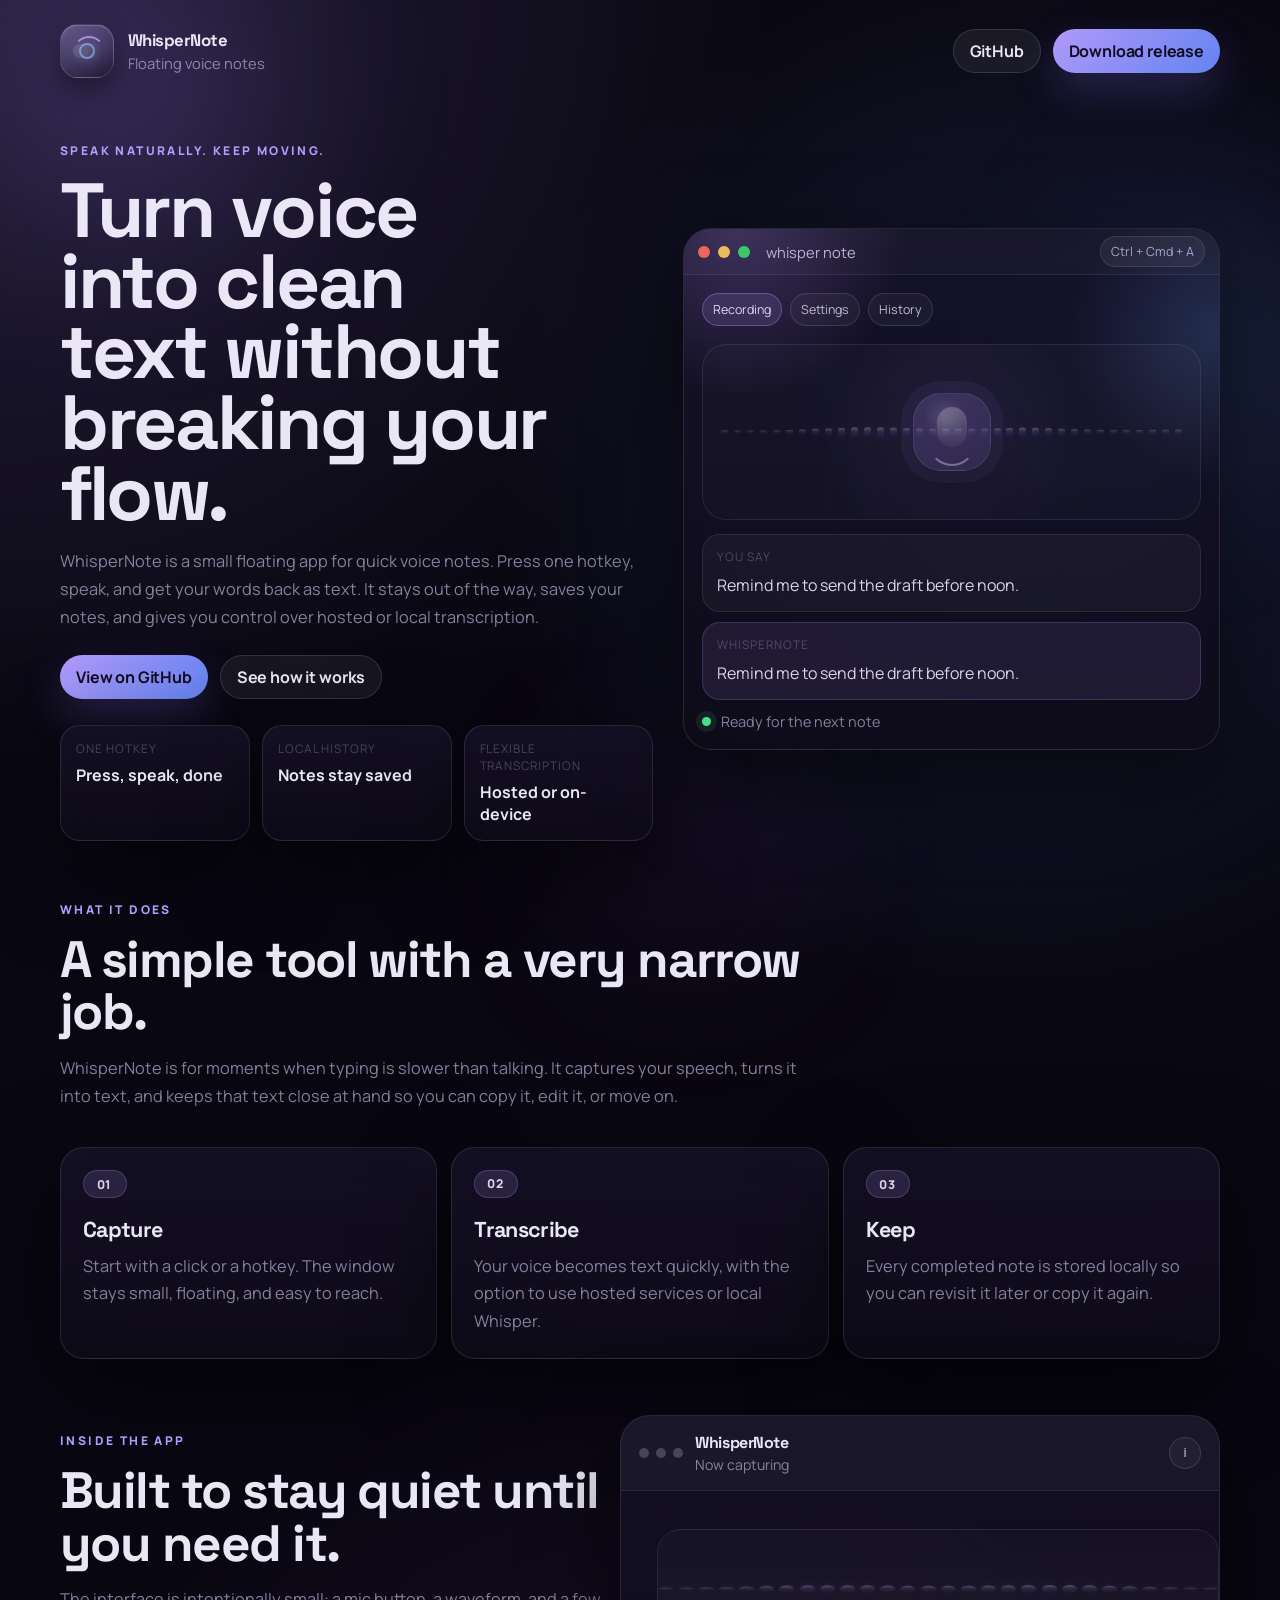
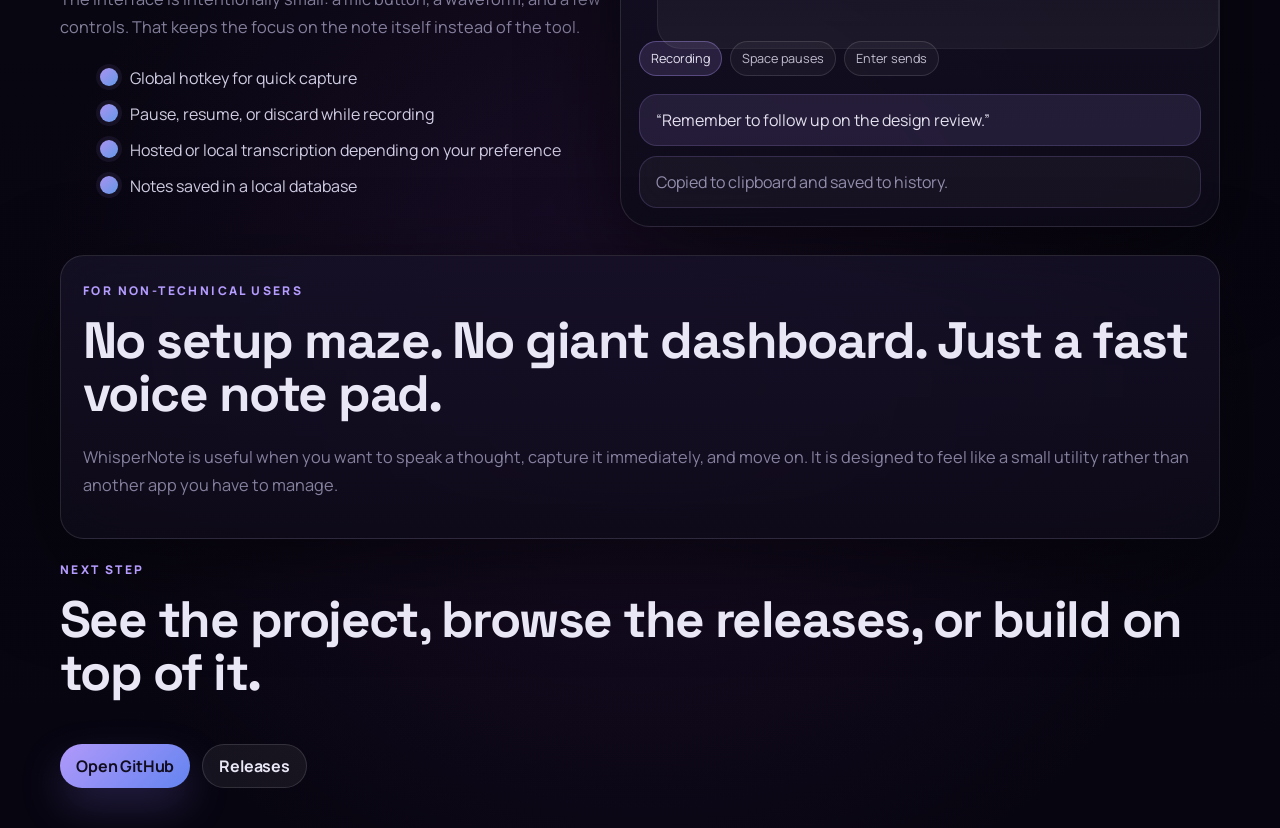
==== website/index.html @ c548cb60 "Add WhisperNote landing page" ====
<!DOCTYPE html>
<html lang="en">
<head>
  <meta charset="UTF-8" />
  <meta name="viewport" content="width=device-width, initial-scale=1.0" />
  <meta name="description" content="WhisperNote is a floating voice note app that turns speech into text quickly and keeps it out of your way." />
  <title>WhisperNote</title>
  <link rel="preconnect" href="https://fonts.googleapis.com" />
  <link rel="preconnect" href="https://fonts.gstatic.com" crossorigin />
  <link href="https://fonts.googleapis.com/css2?family=Manrope:wght@400;500;600;700;800&family=Space+Grotesk:wght@500;700&display=swap" rel="stylesheet" />
  <link rel="stylesheet" href="style.css" />
</head>
<body>
  <div class="ambient ambient-a"></div>
  <div class="ambient ambient-b"></div>
  <div class="ambient ambient-c"></div>

  <header class="site-nav">
    <a class="brand" href="#top" aria-label="WhisperNote home">
      <span class="brand-mark" aria-hidden="true">
        <span class="brand-wave"></span>
      </span>
      <span class="brand-copy">
        <strong>WhisperNote</strong>
        <span>Floating voice notes</span>
      </span>
    </a>

    <nav class="nav-actions" aria-label="Primary">
      <a class="ghost-btn" href="https://github.com/7ucid7ibra/whisper-note" target="_blank" rel="noreferrer">GitHub</a>
      <a class="primary-btn" href="https://github.com/7ucid7ibra/whisper-note/releases" target="_blank" rel="noreferrer">Download release</a>
    </nav>
  </header>

  <main id="top">
    <section class="hero section reveal">
      <div class="hero-copy">
        <span class="eyebrow">Speak naturally. Keep moving.</span>
        <h1>Turn voice into clean text without breaking your flow.</h1>
        <p class="lead">
          WhisperNote is a small floating app for quick voice notes. Press one hotkey,
          speak, and get your words back as text. It stays out of the way, saves your notes,
          and gives you control over hosted or local transcription.
        </p>

        <div class="cta-row">
          <a class="primary-btn" href="https://github.com/7ucid7ibra/whisper-note" target="_blank" rel="noreferrer">View on GitHub</a>
          <a class="ghost-btn" href="#how-it-works">See how it works</a>
        </div>

        <div class="stat-row" aria-label="Highlights">
          <div class="stat-card">
            <span class="stat-label">One hotkey</span>
            <strong>Press, speak, done</strong>
          </div>
          <div class="stat-card">
            <span class="stat-label">Local history</span>
            <strong>Notes stay saved</strong>
          </div>
          <div class="stat-card">
            <span class="stat-label">Flexible transcription</span>
            <strong>Hosted or on-device</strong>
          </div>
        </div>
      </div>

      <div class="hero-visual">
        <div class="mock-window">
          <div class="mock-titlebar">
            <span class="traffic red"></span>
            <span class="traffic yellow"></span>
            <span class="traffic green"></span>
            <span class="mock-title">whisper note</span>
            <span class="mock-pill">Ctrl + Cmd + A</span>
          </div>

          <div class="mock-body">
            <div class="mock-toprow">
              <div class="mini-chip active">Recording</div>
              <div class="mini-chip">Settings</div>
              <div class="mini-chip">History</div>
            </div>

            <div class="mock-wave-shell" aria-label="Animated waveform preview">
              <div class="waveform waveform-hero" data-wave="hero"></div>
              <div class="wave-center">
                <span class="wave-core"></span>
              </div>
            </div>

            <div class="mock-transcripts">
              <article class="mock-bubble user">
                <span class="bubble-label">You say</span>
                <p>Remind me to send the draft before noon.</p>
              </article>
              <article class="mock-bubble note">
                <span class="bubble-label">WhisperNote</span>
                <p>Remind me to send the draft before noon.</p>
              </article>
            </div>

            <div class="mock-footer">
              <span class="status-dot"></span>
              <span>Ready for the next note</span>
            </div>
          </div>
        </div>
      </div>
    </section>

    <section class="section section-grid reveal" id="how-it-works">
      <div class="section-head">
        <span class="eyebrow">What it does</span>
        <h2>A simple tool with a very narrow job.</h2>
        <p>
          WhisperNote is for moments when typing is slower than talking. It captures your speech,
          turns it into text, and keeps that text close at hand so you can copy it, edit it, or move on.
        </p>
      </div>

      <div class="feature-grid">
        <article class="feature-card">
          <span class="feature-index">01</span>
          <h3>Capture</h3>
          <p>Start with a click or a hotkey. The window stays small, floating, and easy to reach.</p>
        </article>
        <article class="feature-card">
          <span class="feature-index">02</span>
          <h3>Transcribe</h3>
          <p>Your voice becomes text quickly, with the option to use hosted services or local Whisper.</p>
        </article>
        <article class="feature-card">
          <span class="feature-index">03</span>
          <h3>Keep</h3>
          <p>Every completed note is stored locally so you can revisit it later or copy it again.</p>
        </article>
      </div>
    </section>

    <section class="section split-section reveal">
      <div class="split-copy">
        <span class="eyebrow">Inside the app</span>
        <h2>Built to stay quiet until you need it.</h2>
        <p>
          The interface is intentionally small: a mic button, a waveform, and a few controls.
          That keeps the focus on the note itself instead of the tool.
        </p>
        <ul class="check-list">
          <li>Global hotkey for quick capture</li>
          <li>Pause, resume, or discard while recording</li>
          <li>Hosted or local transcription depending on your preference</li>
          <li>Notes saved in a local database</li>
        </ul>
      </div>

      <div class="app-mockup">
        <div class="app-shell">
          <div class="app-header">
            <div class="window-dots">
              <span></span><span></span><span></span>
            </div>
            <div class="app-header-copy">
              <strong>WhisperNote</strong>
              <span>Now capturing</span>
            </div>
            <button class="mock-info" type="button">i</button>
          </div>

          <div class="app-wavebox">
            <div class="waveform waveform-app" data-wave="app"></div>
            <div class="wave-copy">
              <span class="wave-badge live">Recording</span>
              <span class="wave-badge">Space pauses</span>
              <span class="wave-badge">Enter sends</span>
            </div>
          </div>

          <div class="app-notes">
            <div class="note-line">“Remember to follow up on the design review.”</div>
            <div class="note-line muted">Copied to clipboard and saved to history.</div>
          </div>
        </div>
      </div>
    </section>

    <section class="section callout reveal">
      <div>
        <span class="eyebrow">For non-technical users</span>
        <h2>No setup maze. No giant dashboard. Just a fast voice note pad.</h2>
      </div>
      <p>
        WhisperNote is useful when you want to speak a thought, capture it immediately, and move on.
        It is designed to feel like a small utility rather than another app you have to manage.
      </p>
    </section>
  </main>

  <footer class="footer section reveal">
    <div>
      <span class="eyebrow">Next step</span>
      <h2>See the project, browse the releases, or build on top of it.</h2>
    </div>
    <div class="cta-row footer-cta">
      <a class="primary-btn" href="https://github.com/7ucid7ibra/whisper-note" target="_blank" rel="noreferrer">Open GitHub</a>
      <a class="ghost-btn" href="https://github.com/7ucid7ibra/whisper-note/releases" target="_blank" rel="noreferrer">Releases</a>
    </div>
  </footer>

  <script src="script.js"></script>
</body>
</html>
---- website/style.css ----
:root {
  --bg: #070510;
  --bg-2: #0d0a18;
  --panel: rgba(18, 14, 34, 0.76);
  --panel-strong: rgba(19, 15, 35, 0.90);
  --panel-border: rgba(255, 255, 255, 0.11);
  --text: rgba(242, 239, 255, 0.96);
  --muted: rgba(190, 184, 220, 0.68);
  --faint: rgba(162, 156, 200, 0.38);
  --accent: #b59cff;
  --accent-2: #8bc4ff;
  --accent-3: #7c5cff;
  --glow: rgba(167, 139, 250, 0.24);
  --shadow: 0 30px 90px rgba(0, 0, 0, 0.55);
}

* { box-sizing: border-box; }
html {
  scroll-behavior: smooth;
  background: var(--bg);
}
body {
  margin: 0;
  color: var(--text);
  background:
    radial-gradient(circle at top left, rgba(167, 139, 250, 0.18), transparent 28%),
    radial-gradient(circle at 80% 20%, rgba(99, 149, 255, 0.16), transparent 24%),
    radial-gradient(circle at 50% 80%, rgba(197, 89, 255, 0.10), transparent 30%),
    linear-gradient(180deg, #0a0813 0%, #070510 100%);
  font-family: "Manrope", "SF Pro Text", "Segoe UI", sans-serif;
  overflow-x: hidden;
}

a {
  color: inherit;
  text-decoration: none;
}
button,
a {
  -webkit-tap-highlight-color: transparent;
}

.ambient {
  position: fixed;
  border-radius: 50%;
  filter: blur(90px);
  pointer-events: none;
  z-index: 0;
  animation: drift 24s ease-in-out infinite alternate;
}
.ambient-a {
  top: -120px; left: -80px;
  width: 420px; height: 420px;
  background: radial-gradient(circle, rgba(165, 120, 255, 0.30), transparent 62%);
}
.ambient-b {
  right: -110px; top: 18%;
  width: 360px; height: 360px;
  background: radial-gradient(circle, rgba(92, 162, 255, 0.22), transparent 62%);
  animation-delay: -10s;
}
.ambient-c {
  left: 42%; bottom: -100px;
  width: 300px; height: 300px;
  background: radial-gradient(circle, rgba(203, 88, 255, 0.16), transparent 62%);
  animation-delay: -18s;
}
@keyframes drift {
  from { transform: translate3d(0, 0, 0) scale(1); }
  to   { transform: translate3d(30px, 24px, 0) scale(1.12); }
}

.site-nav,
.section,
.footer {
  position: relative;
  z-index: 1;
  width: min(1160px, calc(100vw - 32px));
  margin: 0 auto;
}

.site-nav {
  display: flex;
  align-items: center;
  justify-content: space-between;
  padding: 24px 0;
}
.brand {
  display: inline-flex;
  align-items: center;
  gap: 14px;
}
.brand-mark {
  width: 54px;
  height: 54px;
  border-radius: 18px;
  background:
    linear-gradient(145deg, rgba(255,255,255,0.18), rgba(255,255,255,0.03)),
    linear-gradient(160deg, rgba(69, 54, 117, 0.92), rgba(22, 18, 43, 0.96));
  border: 1px solid rgba(255,255,255,0.12);
  box-shadow: inset 0 1px 0 rgba(255,255,255,0.16), 0 12px 24px rgba(0,0,0,0.35);
  display: grid;
  place-items: center;
  position: relative;
}
.brand-mark::after {
  content: "";
  position: absolute;
  inset: 8px;
  border-radius: 14px;
  background: radial-gradient(circle at 50% 50%, rgba(183, 157, 255, 0.10), transparent 60%);
}
.brand-wave {
  width: 28px;
  height: 14px;
  border-radius: 999px;
  position: relative;
  background: linear-gradient(90deg, rgba(255,255,255,0.16), rgba(255,255,255,0.04));
  box-shadow: 0 0 20px rgba(167, 139, 250, 0.30);
}
.brand-wave::before,
.brand-wave::after {
  content: "";
  position: absolute;
  left: 0;
  right: 0;
  margin: auto;
  border-radius: 999px;
}
.brand-wave::before {
  top: -8px;
  width: 100%;
  height: 28px;
  border: 2px solid rgba(196, 174, 255, 0.72);
  border-left-color: transparent;
  border-right-color: transparent;
  border-bottom-color: transparent;
}
.brand-wave::after {
  bottom: -1px;
  width: 12px;
  height: 12px;
  border: 2px solid rgba(134, 190, 255, 0.72);
  border-radius: 50%;
  opacity: 0.9;
}
.brand-copy {
  display: flex;
  flex-direction: column;
  gap: 2px;
}
.brand-copy strong,
.hero h1,
.section h2,
.footer h2,
.feature-card h3,
.app-header-copy strong {
  font-family: "Space Grotesk", "Manrope", sans-serif;
  letter-spacing: -0.03em;
}
.brand-copy strong {
  font-size: 1.05rem;
}
.brand-copy span {
  color: var(--muted);
  font-size: 0.92rem;
}
.nav-actions,
.cta-row {
  display: flex;
  align-items: center;
  gap: 12px;
  flex-wrap: wrap;
}
.primary-btn,
.ghost-btn {
  min-height: 44px;
  padding: 0 16px;
  border-radius: 999px;
  display: inline-flex;
  align-items: center;
  justify-content: center;
  font-weight: 700;
  letter-spacing: -0.01em;
  transition: transform 180ms ease, background 180ms ease, border-color 180ms ease, box-shadow 180ms ease;
}
.primary-btn {
  background: linear-gradient(135deg, rgba(181, 156, 255, 0.98), rgba(105, 140, 255, 0.94));
  color: #110d1f;
  box-shadow: 0 18px 40px rgba(123, 102, 220, 0.25);
}
.primary-btn:hover,
.ghost-btn:hover {
  transform: translateY(-1px);
}
.ghost-btn {
  background: rgba(255,255,255,0.06);
  border: 1px solid rgba(255,255,255,0.12);
  color: var(--text);
}
.ghost-btn:hover {
  background: rgba(255,255,255,0.09);
  border-color: rgba(181, 156, 255, 0.30);
}

.section {
  padding: 28px 0;
}
.hero {
  display: grid;
  grid-template-columns: minmax(0, 1.05fr) minmax(420px, 0.95fr);
  gap: 30px;
  padding-top: 36px;
  align-items: center;
}
.hero-copy,
.hero-visual,
.split-copy,
.app-mockup,
.section-head,
.callout,
.footer {
  position: relative;
}
.eyebrow {
  display: inline-flex;
  align-items: center;
  gap: 8px;
  color: var(--accent);
  text-transform: uppercase;
  letter-spacing: 0.20em;
  font-size: 0.75rem;
  font-weight: 800;
  margin-bottom: 16px;
}
.hero h1 {
  font-size: clamp(3rem, 6vw, 5.4rem);
  line-height: 0.92;
  margin: 0;
  max-width: 10ch;
}
.lead,
.section-head p,
.split-copy p,
.callout p,
.feature-card p {
  color: var(--muted);
  line-height: 1.7;
  font-size: 1.02rem;
}
.hero .lead {
  margin: 20px 0 0;
  max-width: 60ch;
}
.cta-row {
  margin-top: 24px;
}
.stat-row {
  display: grid;
  grid-template-columns: repeat(3, minmax(0, 1fr));
  gap: 12px;
  margin-top: 26px;
}
.stat-card,
.feature-card,
.callout,
.mock-window,
.app-shell {
  background: linear-gradient(180deg, rgba(22,18,38,0.82), rgba(14, 11, 24, 0.90));
  border: 1px solid var(--panel-border);
  box-shadow: var(--shadow);
  backdrop-filter: blur(24px) saturate(170%);
  -webkit-backdrop-filter: blur(24px) saturate(170%);
}
.stat-card {
  border-radius: 20px;
  padding: 14px 15px;
  min-height: 92px;
}
.stat-label,
.bubble-label {
  display: block;
  color: var(--faint);
  font-size: 0.74rem;
  letter-spacing: 0.08em;
  text-transform: uppercase;
  margin-bottom: 8px;
}
.stat-card strong {
  display: block;
  font-size: 1rem;
  line-height: 1.35;
}

.mock-window {
  border-radius: 28px;
  overflow: hidden;
  position: relative;
  transform: translateZ(0);
}
.mock-window::before {
  content: "";
  position: absolute;
  inset: 0;
  background:
    radial-gradient(circle at 10% 0%, rgba(180, 140, 255, 0.24), transparent 24%),
    radial-gradient(circle at 100% 20%, rgba(110, 170, 255, 0.18), transparent 22%);
  pointer-events: none;
}
.mock-titlebar {
  height: 46px;
  display: flex;
  align-items: center;
  gap: 8px;
  padding: 0 14px;
  border-bottom: 1px solid rgba(255,255,255,0.08);
  background: rgba(255,255,255,0.02);
}
.traffic {
  width: 12px;
  height: 12px;
  border-radius: 50%;
  opacity: 0.9;
}
.red { background: #ff6d5e; }
.yellow { background: #ffcf5c; }
.green { background: #40d96d; }
.mock-title {
  margin-left: 8px;
  font-size: 0.92rem;
  color: rgba(240, 236, 255, 0.76);
  text-transform: lowercase;
}
.mock-pill {
  margin-left: auto;
  font-size: 0.78rem;
  color: rgba(220, 213, 255, 0.74);
  background: rgba(255,255,255,0.06);
  border: 1px solid rgba(255,255,255,0.10);
  padding: 6px 10px;
  border-radius: 999px;
}
.mock-body {
  padding: 18px;
}
.mock-toprow {
  display: flex;
  gap: 8px;
  flex-wrap: wrap;
}
.mini-chip,
.wave-badge,
.mock-info {
  border-radius: 999px;
  border: 1px solid rgba(255,255,255,0.12);
  background: rgba(255,255,255,0.04);
  color: rgba(240,236,255,0.78);
}
.mini-chip {
  font-size: 0.78rem;
  padding: 7px 10px;
}
.mini-chip.active,
.wave-badge.live {
  background: rgba(181, 156, 255, 0.14);
  border-color: rgba(181, 156, 255, 0.34);
  color: rgba(244, 240, 255, 0.92);
}
.mock-wave-shell {
  position: relative;
  margin-top: 18px;
  min-height: 176px;
  border-radius: 24px;
  background:
    linear-gradient(180deg, rgba(255,255,255,0.02), rgba(255,255,255,0.02)),
    radial-gradient(circle at 50% 50%, rgba(167, 139, 250, 0.08), transparent 48%);
  border: 1px solid rgba(255,255,255,0.08);
  overflow: hidden;
}
.waveform {
  position: absolute;
  inset: 20px 18px 20px 18px;
  display: grid;
  grid-template-columns: repeat(var(--bars, 36), minmax(0, 1fr));
  gap: 6px;
  align-items: center;
}
.wavebar {
  height: 16px;
  border-radius: 999px;
  background: linear-gradient(180deg, rgba(255,255,255,0.42), rgba(167, 139, 250, 0.22) 45%, rgba(98, 74, 194, 0.10));
  box-shadow: 0 0 12px rgba(167, 139, 250, 0.12);
  transform-origin: center;
  transform: scaleY(var(--scale, 0.45));
  transition: transform 120ms linear;
}
.waveform-hero .wavebar {
  animation: glowPulse 2.8s ease-in-out infinite;
}
.wave-center {
  position: absolute;
  inset: 0;
  display: grid;
  place-items: center;
  pointer-events: none;
}
.wave-core {
  width: 78px;
  height: 78px;
  border-radius: 28px;
  background:
    radial-gradient(circle at 40% 30%, rgba(255,255,255,0.12), transparent 30%),
    linear-gradient(160deg, rgba(167, 139, 250, 0.22), rgba(70, 56, 108, 0.48));
  border: 1px solid rgba(255,255,255,0.09);
  box-shadow: 0 0 0 12px rgba(167, 139, 250, 0.06), 0 20px 40px rgba(0,0,0,0.28);
  position: relative;
}
.wave-core::before,
.wave-core::after {
  content: "";
  position: absolute;
  inset: 0;
  margin: auto;
}
.wave-core::before {
  width: 30px;
  height: 40px;
  border-radius: 999px;
  background: linear-gradient(180deg, rgba(255,255,255,0.22), rgba(255,255,255,0.04));
  top: -10px;
}
.wave-core::after {
  width: 44px;
  height: 44px;
  top: 20px;
  border: 2px solid rgba(225, 214, 255, 0.40);
  border-top-color: transparent;
  border-left-color: transparent;
  border-right-color: transparent;
  border-radius: 50%;
}
.mock-transcripts {
  display: grid;
  gap: 10px;
  margin-top: 14px;
}
.mock-bubble {
  border-radius: 18px;
  padding: 13px 14px;
  border: 1px solid rgba(255,255,255,0.09);
}
.mock-bubble p {
  margin: 0;
  line-height: 1.55;
  color: rgba(242,239,255,0.88);
}
.mock-bubble.user {
  background: rgba(255,255,255,0.04);
}
.mock-bubble.note {
  background: rgba(181, 156, 255, 0.10);
  border-color: rgba(181, 156, 255, 0.20);
}
.mock-footer {
  margin-top: 12px;
  display: inline-flex;
  align-items: center;
  gap: 10px;
  color: var(--muted);
  font-size: 0.90rem;
}
.status-dot {
  width: 9px;
  height: 9px;
  border-radius: 50%;
  background: #47e08a;
  box-shadow: 0 0 0 6px rgba(71, 224, 138, 0.10);
}

.section-grid {
  display: grid;
  gap: 20px;
}
.section-head,
.callout,
.footer {
  border-radius: 28px;
}
.section-head {
  max-width: 760px;
}
.section h2,
.footer h2 {
  margin: 0;
  font-size: clamp(2rem, 4vw, 3.25rem);
  line-height: 1.03;
}
.section-head p,
.split-copy p,
.callout p,
.footer p {
  margin-top: 16px;
}
.feature-grid {
  display: grid;
  grid-template-columns: repeat(3, minmax(0, 1fr));
  gap: 14px;
}
.feature-card,
.callout {
  border-radius: 24px;
  padding: 22px;
}
.feature-index {
  display: inline-flex;
  align-items: center;
  justify-content: center;
  min-width: 44px;
  min-height: 28px;
  border-radius: 999px;
  background: rgba(181, 156, 255, 0.14);
  color: rgba(244, 240, 255, 0.88);
  border: 1px solid rgba(181, 156, 255, 0.24);
  font-size: 0.76rem;
  font-weight: 800;
  letter-spacing: 0.08em;
}
.feature-card h3 {
  margin: 18px 0 10px;
  font-size: 1.35rem;
}
.feature-card p {
  margin: 0;
}

.split-section {
  display: grid;
  grid-template-columns: minmax(0, 0.95fr) minmax(350px, 1.05fr);
  gap: 18px;
  align-items: center;
}
.check-list {
  list-style: none;
  display: grid;
  gap: 12px;
  margin-top: 24px;
}
.check-list li {
  position: relative;
  padding-left: 30px;
  color: rgba(236, 232, 255, 0.88);
  line-height: 1.5;
}
.check-list li::before {
  content: "";
  position: absolute;
  left: 0;
  top: 2px;
  width: 18px;
  height: 18px;
  border-radius: 50%;
  background: linear-gradient(135deg, rgba(181, 156, 255, 0.94), rgba(110, 169, 255, 0.90));
  box-shadow: 0 0 0 4px rgba(181, 156, 255, 0.08);
}
.app-shell {
  border-radius: 30px;
  overflow: hidden;
  position: relative;
}
.app-header {
  display: flex;
  align-items: center;
  gap: 12px;
  padding: 16px 18px;
  border-bottom: 1px solid rgba(255,255,255,0.08);
  background: rgba(255,255,255,0.03);
}
.window-dots {
  display: inline-flex;
  gap: 7px;
}
.window-dots span {
  width: 10px;
  height: 10px;
  border-radius: 50%;
  background: rgba(255,255,255,0.20);
}
.app-header-copy {
  display: flex;
  flex-direction: column;
  gap: 2px;
}
.app-header-copy span {
  color: var(--muted);
  font-size: 0.88rem;
}
.mock-info {
  width: 32px;
  height: 32px;
  margin-left: auto;
  font-weight: 800;
  color: var(--muted);
}
.mock-info:hover {
  background: rgba(255,255,255,0.08);
}
.app-wavebox {
  padding: 18px;
}
.waveform-app {
  position: relative;
  display: grid;
  grid-template-columns: repeat(var(--bars, 28), minmax(0, 1fr));
  gap: 5px;
  min-height: 120px;
  border-radius: 24px;
  background: linear-gradient(180deg, rgba(255,255,255,0.02), rgba(255,255,255,0.05));
  border: 1px solid rgba(255,255,255,0.07);
  overflow: hidden;
}
.wave-copy {
  display: flex;
  flex-wrap: wrap;
  gap: 8px;
  margin-top: 12px;
}
.wave-badge {
  padding: 8px 11px;
  font-size: 0.79rem;
}
.app-notes {
  display: grid;
  gap: 10px;
  padding: 0 18px 18px;
}
.note-line {
  padding: 14px 16px;
  border-radius: 18px;
  background: rgba(181, 156, 255, 0.12);
  border: 1px solid rgba(181, 156, 255, 0.18);
  color: rgba(245, 241, 255, 0.92);
}
.note-line.muted {
  background: rgba(255,255,255,0.04);
  color: rgba(196, 190, 226, 0.72);
}

.callout {
  display: grid;
  gap: 8px;
}
.footer {
  padding: 18px 0 40px;
  display: flex;
  align-items: end;
  justify-content: space-between;
  gap: 20px;
  flex-wrap: wrap;
}
.footer-cta {
  justify-content: flex-end;
}

.reveal {
  opacity: 0;
  transform: translateY(14px);
  transition: opacity 700ms ease, transform 700ms ease;
}
.reveal.visible {
  opacity: 1;
  transform: translateY(0);
}

@keyframes glowPulse {
  0%, 100% { filter: saturate(1); }
  50% { filter: saturate(1.18); }
}

@media (max-width: 1080px) {
  .hero,
  .split-section {
    grid-template-columns: 1fr;
  }
  .hero h1 {
    max-width: 12ch;
  }
  .feature-grid,
  .stat-row {
    grid-template-columns: 1fr;
  }
  .site-nav,
  .footer {
    align-items: flex-start;
    flex-direction: column;
  }
}

@media (max-width: 640px) {
  .site-nav,
  .section,
  .footer {
    width: min(100vw - 18px, 1160px);
  }
  .hero {
    padding-top: 12px;
  }
  .hero h1 {
    font-size: clamp(2.45rem, 13vw, 4rem);
  }
  .mock-window,
  .app-shell,
  .callout,
  .feature-card {
    border-radius: 22px;
  }
  .mock-pill {
    display: none;
  }
}
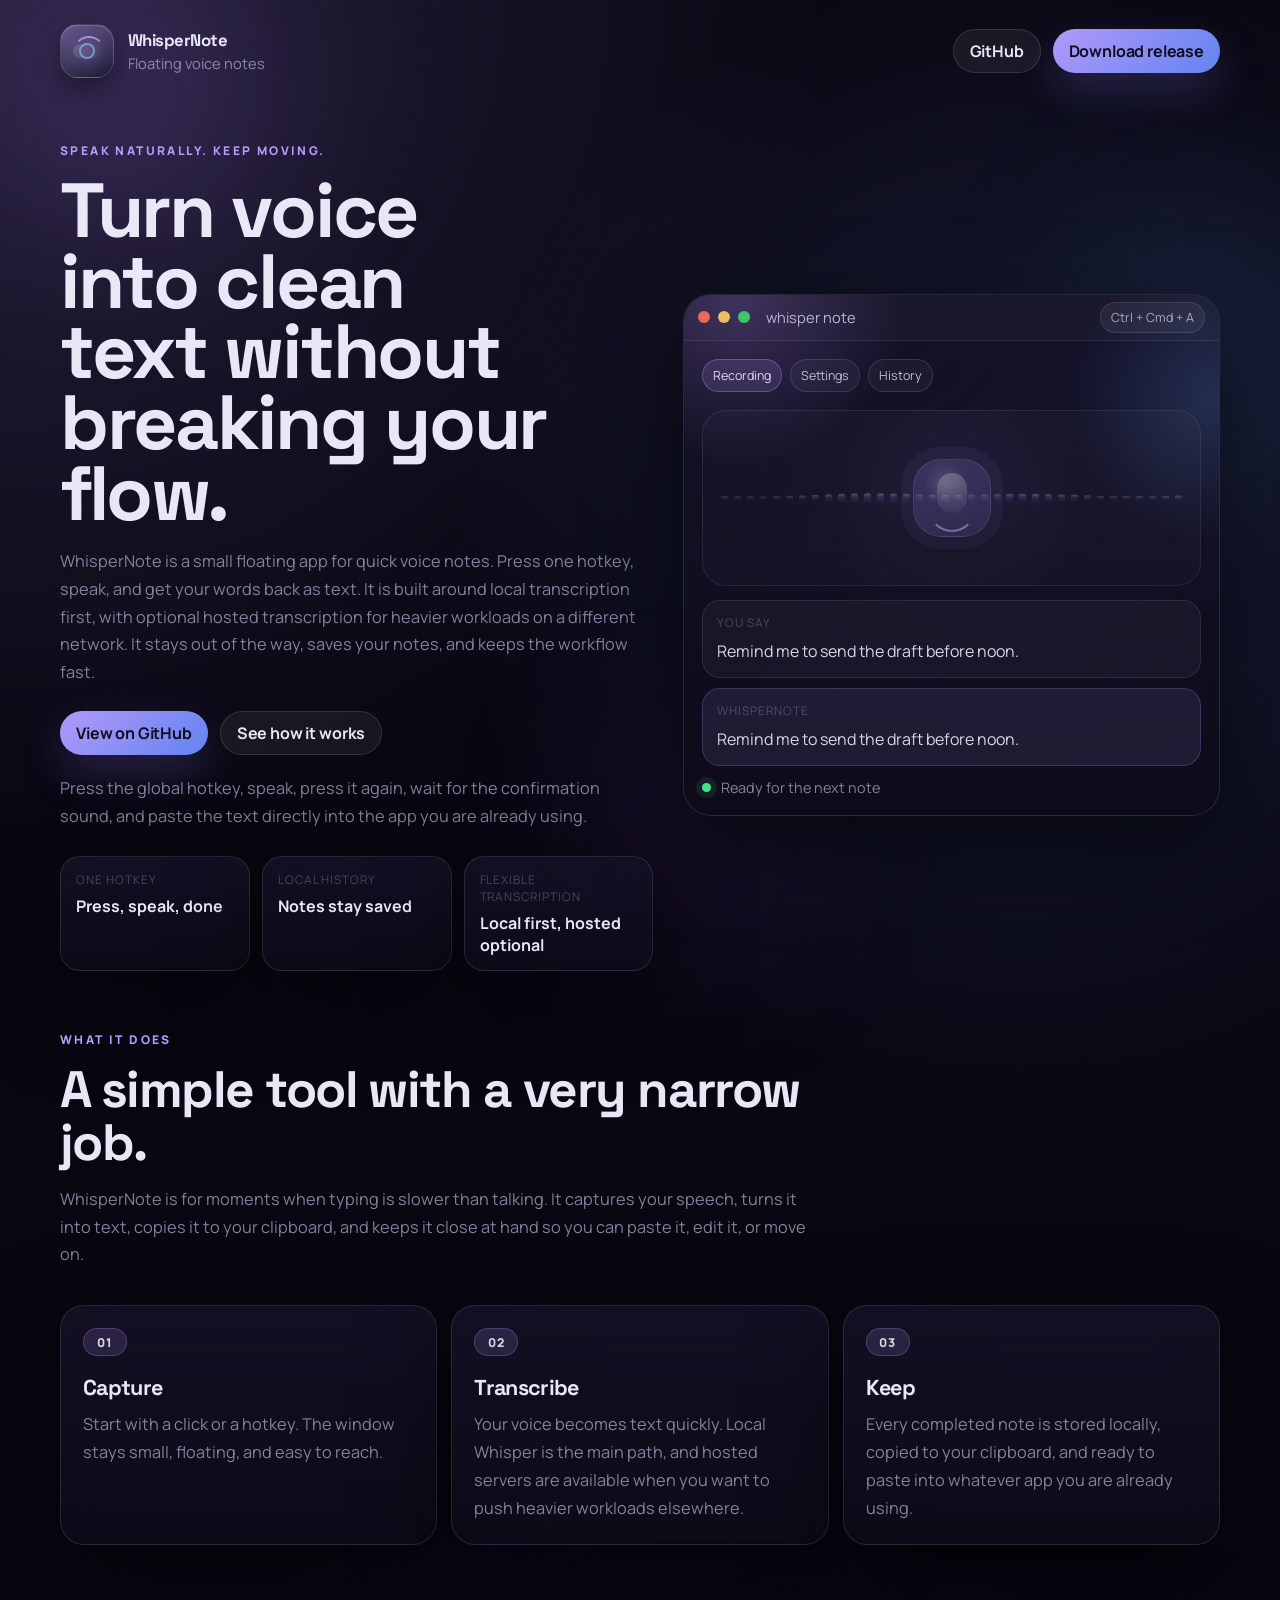
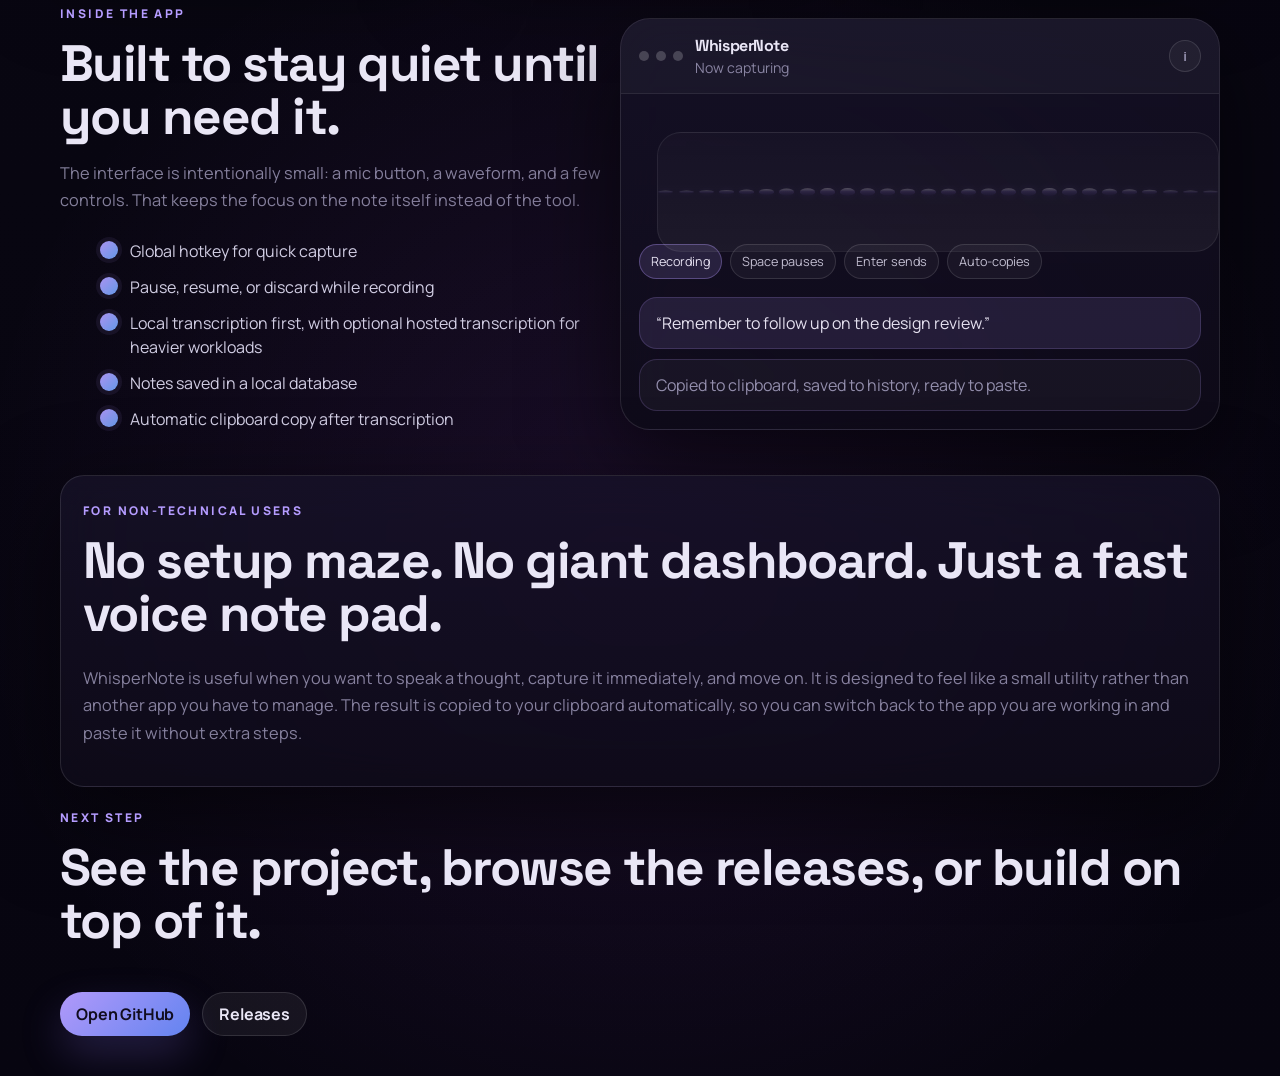
==== commit 5019af8b: "Add drag-and-drop audio file transcription" ====
--- a/website/index.html
+++ b/website/index.html
@@ -39,14 +39,18 @@
         <h1>Turn voice into clean text without breaking your flow.</h1>
         <p class="lead">
           WhisperNote is a small floating app for quick voice notes. Press one hotkey,
-          speak, and get your words back as text. It stays out of the way, saves your notes,
-          and gives you control over hosted or local transcription.
+          speak, and get your words back as text. It is built around local transcription first,
+          with optional hosted transcription for heavier workloads on a different network. It stays
+          out of the way, saves your notes, and keeps the workflow fast.
         </p>
 
         <div class="cta-row">
           <a class="primary-btn" href="https://github.com/7ucid7ibra/whisper-note" target="_blank" rel="noreferrer">View on GitHub</a>
           <a class="ghost-btn" href="#how-it-works">See how it works</a>
         </div>
+
+        <p class="lead lead-secondary">Press the global hotkey, speak, press it again, wait for the confirmation sound, and paste the text directly into the app you are already using.</p>
+
 
         <div class="stat-row" aria-label="Highlights">
           <div class="stat-card">
@@ -59,7 +63,7 @@
           </div>
           <div class="stat-card">
             <span class="stat-label">Flexible transcription</span>
-            <strong>Hosted or on-device</strong>
+            <strong>Local first, hosted optional</strong>
           </div>
         </div>
       </div>
@@ -114,7 +118,7 @@
         <h2>A simple tool with a very narrow job.</h2>
         <p>
           WhisperNote is for moments when typing is slower than talking. It captures your speech,
-          turns it into text, and keeps that text close at hand so you can copy it, edit it, or move on.
+          turns it into text, copies it to your clipboard, and keeps it close at hand so you can paste it, edit it, or move on.
         </p>
       </div>
 
@@ -127,12 +131,12 @@
         <article class="feature-card">
           <span class="feature-index">02</span>
           <h3>Transcribe</h3>
-          <p>Your voice becomes text quickly, with the option to use hosted services or local Whisper.</p>
+          <p>Your voice becomes text quickly. Local Whisper is the main path, and hosted servers are available when you want to push heavier workloads elsewhere.</p>
         </article>
         <article class="feature-card">
           <span class="feature-index">03</span>
           <h3>Keep</h3>
-          <p>Every completed note is stored locally so you can revisit it later or copy it again.</p>
+          <p>Every completed note is stored locally, copied to your clipboard, and ready to paste into whatever app you are already using.</p>
         </article>
       </div>
     </section>
@@ -148,8 +152,9 @@
         <ul class="check-list">
           <li>Global hotkey for quick capture</li>
           <li>Pause, resume, or discard while recording</li>
-          <li>Hosted or local transcription depending on your preference</li>
+          <li>Local transcription first, with optional hosted transcription for heavier workloads</li>
           <li>Notes saved in a local database</li>
+          <li>Automatic clipboard copy after transcription</li>
         </ul>
       </div>
 
@@ -172,12 +177,13 @@
               <span class="wave-badge live">Recording</span>
               <span class="wave-badge">Space pauses</span>
               <span class="wave-badge">Enter sends</span>
+              <span class="wave-badge">Auto-copies</span>
             </div>
           </div>
 
           <div class="app-notes">
             <div class="note-line">“Remember to follow up on the design review.”</div>
-            <div class="note-line muted">Copied to clipboard and saved to history.</div>
+            <div class="note-line muted">Copied to clipboard, saved to history, ready to paste.</div>
           </div>
         </div>
       </div>
@@ -190,7 +196,7 @@
       </div>
       <p>
         WhisperNote is useful when you want to speak a thought, capture it immediately, and move on.
-        It is designed to feel like a small utility rather than another app you have to manage.
+        It is designed to feel like a small utility rather than another app you have to manage. The result is copied to your clipboard automatically, so you can switch back to the app you are working in and paste it without extra steps.
       </p>
     </section>
   </main>
